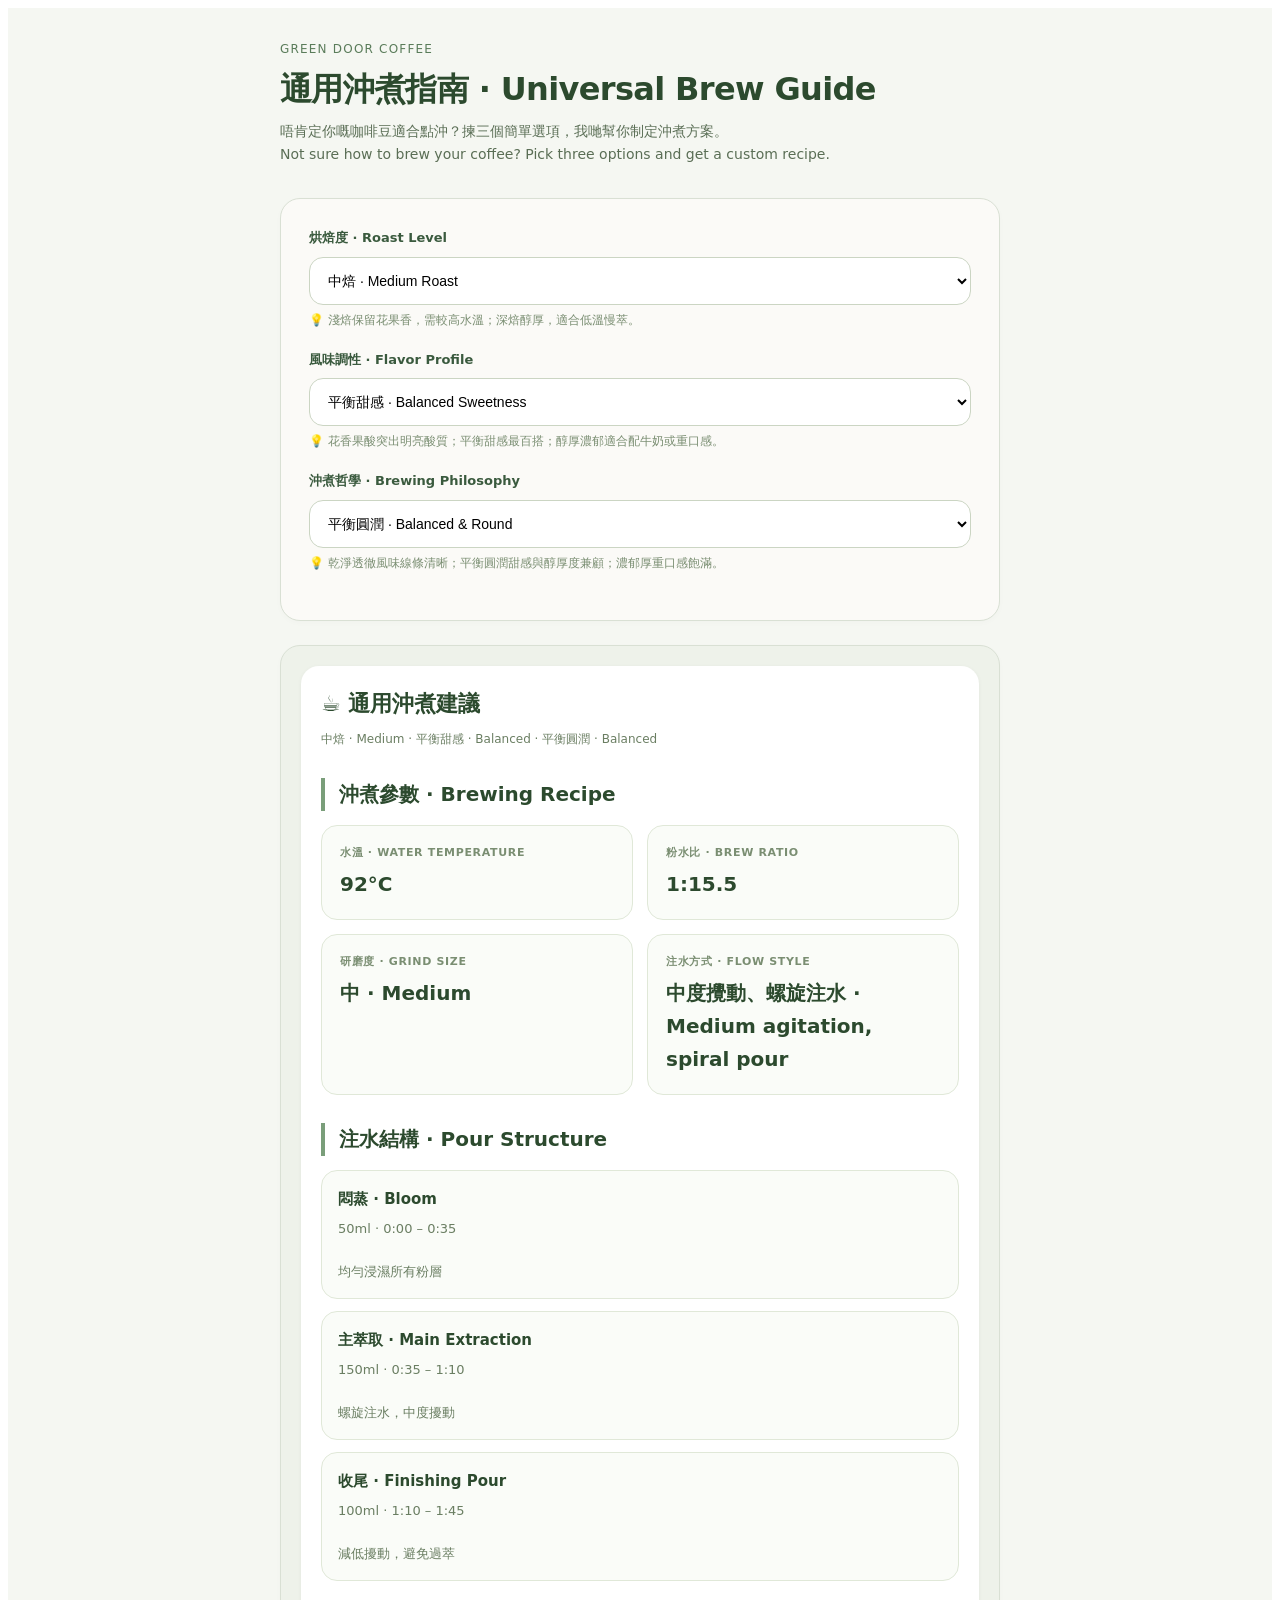
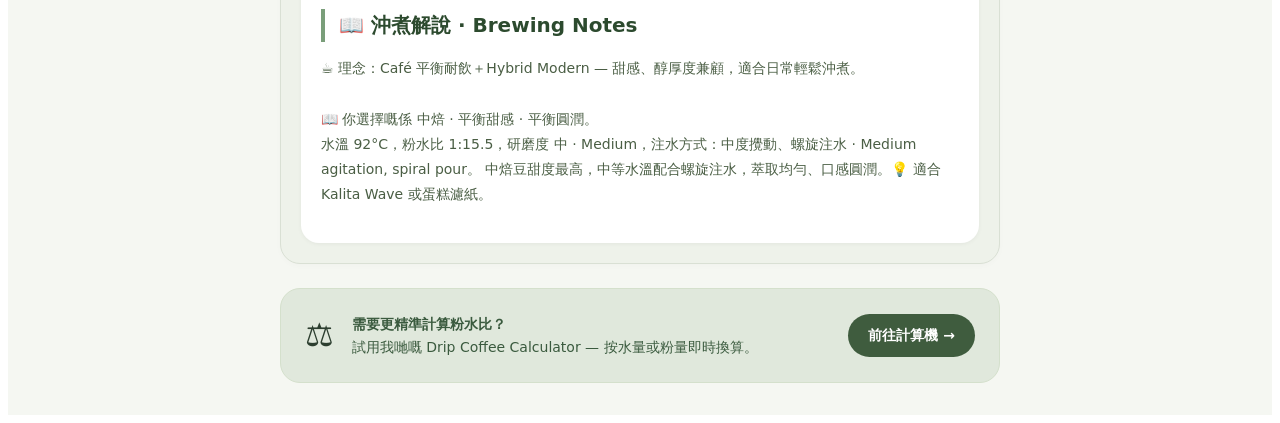
==== index.html @ c9689489 "Add files via upload" ====
<!DOCTYPE html>
<html lang="zh-HK">
<head>
  <meta charset="UTF-8">
  <meta name="viewport" content="width=device-width, initial-scale=1.0">
  <title>Green Door Coffee · 通用沖煮指南</title>
  <link rel="stylesheet" href="css/style.css">
</head>
<body>

<div class="gdc-universal-app">

  <div class="container">

    <!-- HERO -->
    <header class="hero">
      <p class="eyebrow">Green Door Coffee</p>
      <h1>通用沖煮指南 · Universal Brew Guide</h1>
      <p class="hero-text">
        唔肯定你嘅咖啡豆適合點沖？揀三個簡單選項，我哋幫你制定沖煮方案。<br>
        Not sure how to brew your coffee? Pick three options and get a custom recipe.
      </p>
    </header>

    <!-- FORM（3 個 select） -->
    <section class="card">

      <!-- 烘焙度 -->
      <div class="field">
        <label>烘焙度 · Roast Level</label>
        <select id="roastSelect">
          <option value="light">淺焙 · Light Roast</option>
          <option value="medium" selected>中焙 · Medium Roast</option>
          <option value="dark">深焙 · Dark Roast</option>
        </select>
        <p class="field-hint">
          💡 淺焙保留花果香，需較高水溫；深焙醇厚，適合低溫慢萃。
        </p>
      </div>

      <!-- 風味調性 -->
      <div class="field">
        <label>風味調性 · Flavor Profile</label>
        <select id="flavorSelect">
          <option value="floral">花香果酸 · Floral / Fruity</option>
          <option value="balanced" selected>平衡甜感 · Balanced Sweetness</option>
          <option value="rich">醇厚濃郁 · Rich / Chocolatey</option>
        </select>
        <p class="field-hint">
          💡 花香果酸突出明亮酸質；平衡甜感最百搭；醇厚濃郁適合配牛奶或重口感。
        </p>
      </div>

      <!-- 沖煮哲學 -->
      <div class="field">
        <label>沖煮哲學 · Brewing Philosophy</label>
        <select id="philosophySelect">
          <option value="clean">乾淨透徹 · Clean & Tea-like</option>
          <option value="balanced" selected>平衡圓潤 · Balanced & Round</option>
          <option value="heavy">濃郁厚重 · Heavy & Syrupy</option>
        </select>
        <p class="field-hint">
          💡 乾淨透徹風味線條清晰；平衡圓潤甜感與醇厚度兼顧；濃郁厚重口感飽滿。
        </p>
      </div>

    </section>

    <!-- RESULT -->
    <section class="result-card">
      <div id="resultPlaceholder" class="placeholder">
        選擇上面嘅選項，就會自動生成沖煮建議。<br>
        Select options above to generate a brewing recipe.
      </div>
      <div id="result" aria-live="polite"></div>
    </section>

    <!-- CTA 底部（通用版專用） -->
    <div class="cta-banner" style="margin-top: 16px; background: #e0e8dc;">
      <div class="cta-content">
        <span class="cta-icon">⚖️</span>
        <div class="cta-text">
          <strong>需要更精準計算粉水比？</strong><br>
          試用我哋嘅 Drip Coffee Calculator — 按水量或粉量即時換算。
        </div>
        <a href="https://greendoorcoffee.com/drip-coffee-calculator/" class="cta-button" target="_blank" rel="noopener noreferrer">
          前往計算機 →
        </a>
      </div>
    </div>

  </div>

</div>

<script src="js/universal.js"></script>

</body>
</html>
---- css/style.css ----
/* ========================================
   Green Door Coffee
   Brewing Philosophy · 主樣式（含自家精選與通用版）
   ======================================== */

/* 基礎重置 */
.gdc-brew-app,
.gdc-universal-app,
.gdc-brew-app *,
.gdc-universal-app * {
  margin: 0;
  padding: 0;
  box-sizing: border-box;
}

/* 根樣式（共用） */
.gdc-brew-app,
.gdc-universal-app {
  width: 100%;
  color: #2c3e2f;
  font-family: system-ui, -apple-system, 'Segoe UI', 'Helvetica Neue', sans-serif;
  line-height: 1.65;
  padding: 32px 20px;
  background: #f5f7f2;
}

.gdc-brew-app .container,
.gdc-universal-app .container {
  max-width: 720px;
  margin: auto;
}

/* HERO */
.gdc-brew-app .hero,
.gdc-universal-app .hero {
  margin-bottom: 32px;
}

.gdc-brew-app .eyebrow,
.gdc-universal-app .eyebrow {
  font-size: 12px;
  text-transform: uppercase;
  letter-spacing: 0.1em;
  color: #5a7c5a;
  margin-bottom: 10px;
}

.gdc-brew-app .hero h1,
.gdc-universal-app .hero h1 {
  font-size: 32px;
  line-height: 1.2;
  margin-bottom: 12px;
  font-weight: 600;
  letter-spacing: -0.02em;
  color: #2c4a2e;
}

.gdc-brew-app .hero-text,
.gdc-universal-app .hero-text {
  color: #5a6e55;
  max-width: 600px;
  font-size: 14px;
}

/* 卡片外框 */
.gdc-brew-app .card,
.gdc-brew-app .result-card,
.gdc-universal-app .card,
.gdc-universal-app .result-card {
  background: #fbfaf7;
  border: 1px solid #d9e0d4;
  border-radius: 20px;
  padding: 28px;
  margin-bottom: 24px;
  box-shadow: 0 2px 6px rgba(0, 0, 0, 0.02);
}

/* 表單欄位 */
.gdc-brew-app .field,
.gdc-universal-app .field {
  margin-bottom: 20px;
}

.gdc-brew-app label,
.gdc-universal-app label {
  display: block;
  margin-bottom: 8px;
  font-size: 13px;
  font-weight: 600;
  color: #3a5a3e;
}

/* hint 文字 */
.gdc-universal-app .field-hint {
  font-size: 12px;
  color: #7a8e72;
  margin-top: 6px;
  line-height: 1.5;
}

/* select 與按鈕 */
.gdc-brew-app select,
.gdc-universal-app select,
.gdc-brew-app button {
  width: 100%;
  padding: 14px;
  border-radius: 14px;
  border: 1px solid #cbd5c3;
  background: white;
  font-size: 14px;
  outline: none;
  transition: 0.2s;
}

.gdc-brew-app select:focus,
.gdc-universal-app select:focus {
  border-color: #5a8c5e;
  box-shadow: 0 0 0 3px rgba(90, 140, 94, 0.15);
}

/* 自家精選按鈕（如保留） */
.gdc-brew-app button {
  background: #3f5c3e;
  color: white;
  font-weight: 600;
  cursor: pointer;
  border: none;
  margin-top: 8px;
}
.gdc-brew-app button:hover {
  background: #2c4a2e;
}

/* 結果區外框灰、內文白（通用版與自家版） */
.gdc-universal-app .result-card,
.gdc-brew-app .result-card {
  background: #eef2ea;  /* 外灰 */
  padding: 20px;
}

.gdc-universal-app #result,
.gdc-brew-app #result {
  background: #ffffff;  /* 內白 */
  border-radius: 18px;
  padding: 20px 20px 8px 20px;
  box-shadow: 0 1px 4px rgba(0, 0, 0, 0.05);
}

/* 結果區內部元件 */
.gdc-universal-app .result-section,
.gdc-brew-app .result-section {
  margin-bottom: 28px;
}

.gdc-universal-app .section-title,
.gdc-brew-app .section-title {
  font-size: 20px;
  margin-bottom: 14px;
  font-weight: 600;
  color: #2c4a2e;
  border-left: 4px solid #7a9e7a;
  padding-left: 14px;
}

.gdc-universal-app .coffee-name,
.gdc-brew-app .coffee-name {
  font-size: 22px;
  font-weight: 600;
  margin-bottom: 8px;
  color: #2c4a2e;
}

.gdc-universal-app .coffee-meta,
.gdc-brew-app .coffee-meta {
  color: #6a7e62;
  font-size: 12px;
}

/* 標籤 */
.gdc-universal-app .tag-list,
.gdc-brew-app .tag-list {
  display: flex;
  flex-wrap: wrap;
  gap: 8px;
  margin-top: 14px;
}
.gdc-universal-app .tag,
.gdc-brew-app .tag {
  background: #edf3e8;
  border: 1px solid #d4e0cc;
  padding: 6px 12px;
  border-radius: 40px;
  font-size: 12px;
  color: #3a5a3e;
}

/* 參數格網 */
.gdc-universal-app .recipe-grid,
.gdc-brew-app .recipe-grid {
  display: grid;
  grid-template-columns: 1fr 1fr;
  gap: 14px;
}
.gdc-universal-app .recipe-item,
.gdc-brew-app .recipe-item {
  background: #fafcf8;
  border: 1px solid #e0e8d8;
  border-radius: 16px;
  padding: 18px;
}
.gdc-universal-app .recipe-item h3,
.gdc-brew-app .recipe-item h3 {
  font-size: 11px;
  text-transform: uppercase;
  letter-spacing: 0.06em;
  color: #7a8e72;
  margin-bottom: 6px;
}
.gdc-universal-app .recipe-item p,
.gdc-brew-app .recipe-item p {
  font-size: 20px;
  font-weight: 600;
  color: #2c4a2e;
}

/* 注水步驟 */
.gdc-universal-app .pour-step,
.gdc-brew-app .pour-step {
  background: #fafcf8;
  border: 1px solid #e0e8d8;
  border-radius: 16px;
  padding: 16px;
  margin-bottom: 12px;
}
.gdc-universal-app .pour-title,
.gdc-brew-app .pour-title {
  font-weight: 600;
  margin-bottom: 6px;
  font-size: 15px;
  color: #2c4a2e;
}
.gdc-universal-app .pour-detail,
.gdc-brew-app .pour-detail {
  color: #6a7e62;
  font-size: 13px;
}

/* 解說區 */
.gdc-universal-app .analysis,
.gdc-brew-app .analysis {
  line-height: 1.8;
  color: #4a5e44;
  font-size: 14px;
}
.gdc-universal-app .analysis-highlight,
.gdc-brew-app .analysis-highlight {
  background: #edf3e8;
  border-radius: 16px;
  padding: 18px;
  margin-top: 16px;
  border-left: 3px solid #7a9e7a;
}

/* CTA 區塊 */
.gdc-universal-app .cta-banner,
.gdc-brew-app .cta-banner {
  background: #e8efe2;
  border-radius: 20px;
  padding: 20px 24px;
  margin-top: 28px;
  border: 1px solid #d4e0cc;
}
.gdc-universal-app .cta-content,
.gdc-brew-app .cta-content {
  display: flex;
  align-items: center;
  gap: 18px;
  flex-wrap: wrap;
}
.gdc-universal-app .cta-icon {
  font-size: 32px;
}
.gdc-universal-app .cta-text {
  flex: 1;
  font-size: 14px;
  color: #3a5a3e;
}
.gdc-universal-app .cta-button {
  background: #3f5c3e;
  color: white;
  padding: 10px 20px;
  border-radius: 40px;
  text-decoration: none;
  font-weight: 600;
  font-size: 14px;
  transition: 0.2s;
  display: inline-block;
}
.gdc-universal-app .cta-button:hover {
  background: #2c4a2e;
  color: white;
}

/* 響應式 */
@media (max-width: 640px) {
  .gdc-brew-app, .gdc-universal-app {
    padding: 20px 16px;
  }
  .gdc-brew-app .hero h1, .gdc-universal-app .hero h1 {
    font-size: 28px;
  }
  .gdc-brew-app .card, .gdc-brew-app .result-card,
  .gdc-universal-app .card, .gdc-universal-app .result-card {
    padding: 20px;
  }
  .gdc-universal-app .recipe-grid,
  .gdc-brew-app .recipe-grid {
    grid-template-columns: 1fr;
  }
  .gdc-universal-app .cta-content {
    flex-direction: column;
    text-align: center;
  }
  .gdc-universal-app .cta-button {
    width: 100%;
    text-align: center;
  }
}
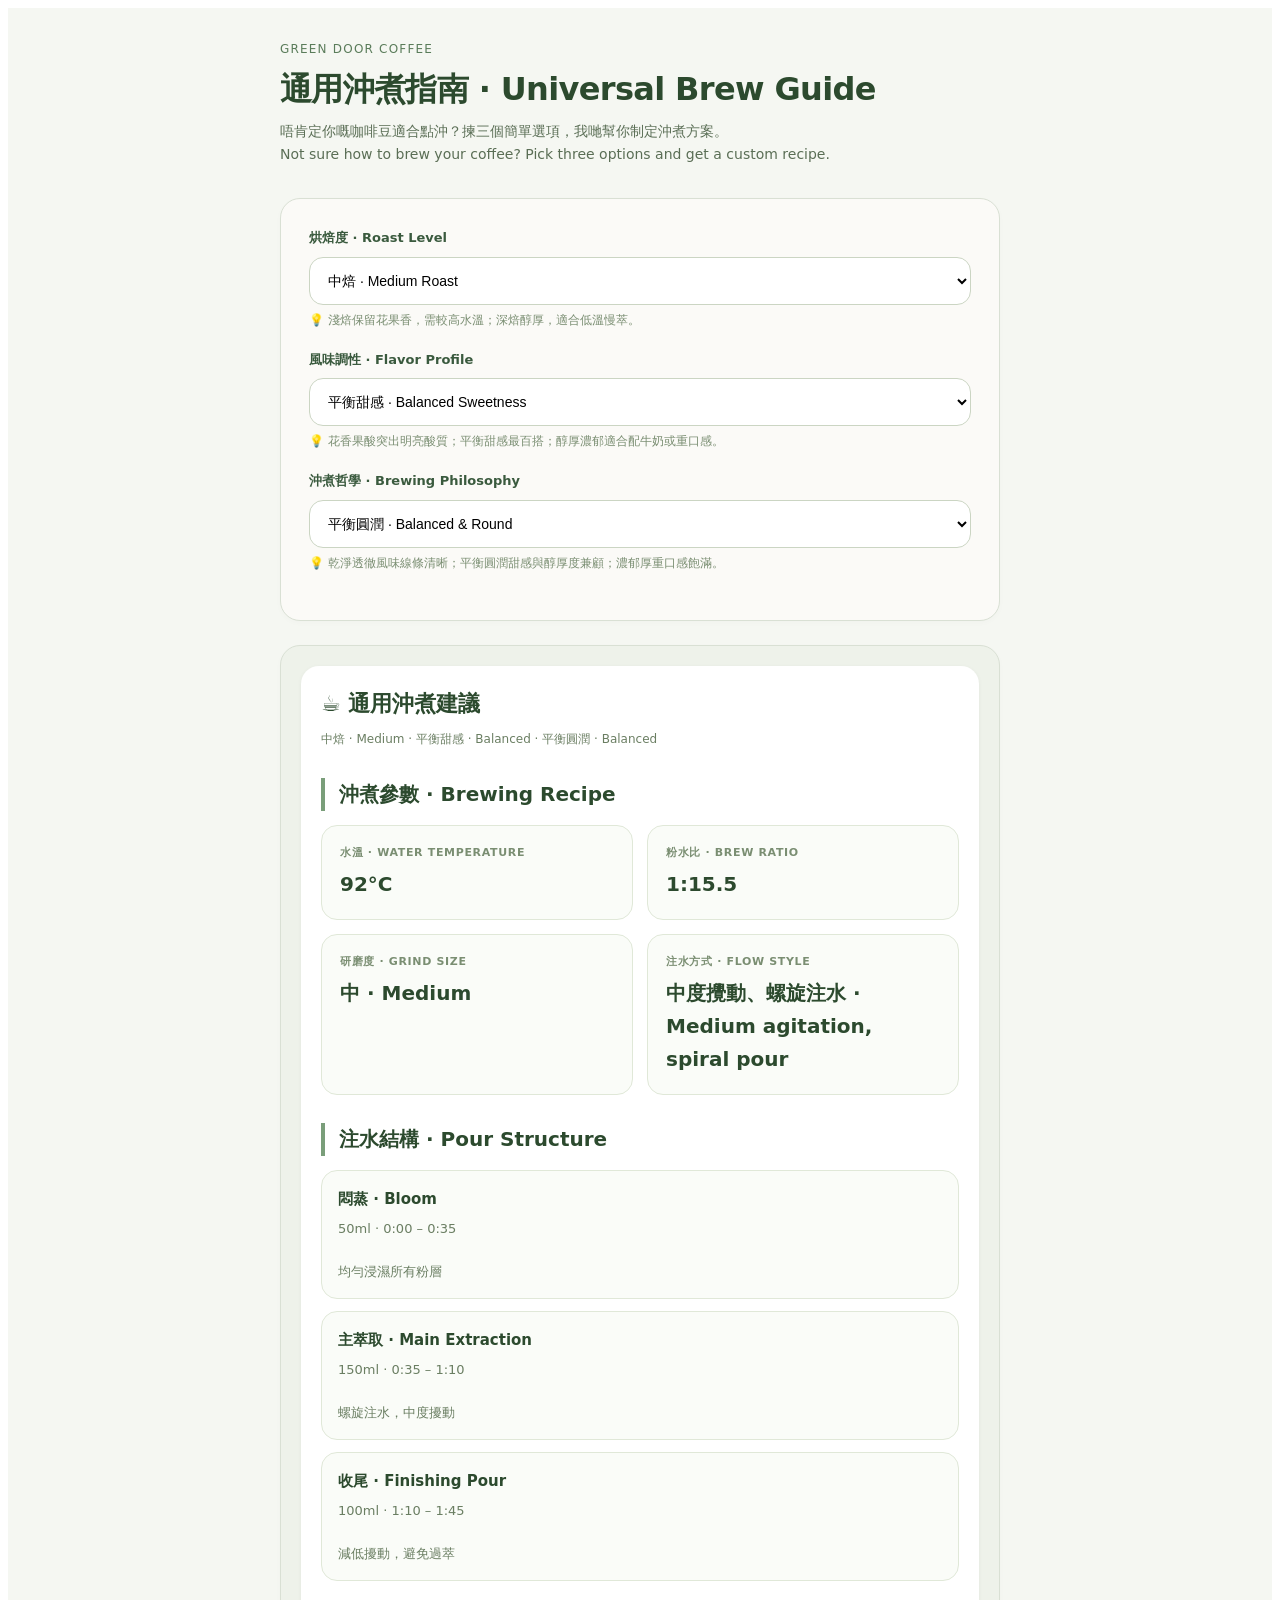
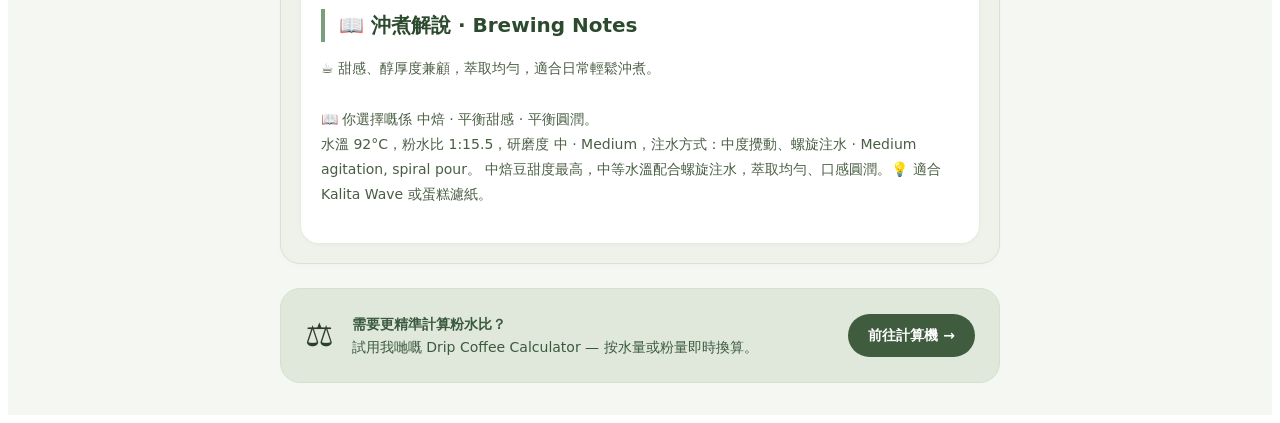
==== commit 7b1b022a: "Add files via upload" ====
--- a/index.html
+++ b/index.html
@@ -54,11 +54,12 @@
       <!-- 沖煮哲學 -->
       <div class="field">
         <label>沖煮哲學 · Brewing Philosophy</label>
-        <select id="philosophySelect">
-          <option value="clean">乾淨透徹 · Clean & Tea-like</option>
-          <option value="balanced" selected>平衡圓潤 · Balanced & Round</option>
-          <option value="heavy">濃郁厚重 · Heavy & Syrupy</option>
-        </select>
+          <select id="philosophySelect">
+            <option value="clean">乾淨透徹 · Clean & Tea-like</option>
+            <option value="balanced" selected>平衡圓潤 · Balanced & Round</option>
+            <option value="heavy">濃郁厚重 · Heavy & Syrupy</option>
+            <option value="clarity-sweet">清澈甜感 · Clean & Sweet (Bypass)</option>
+          </select>
         <p class="field-hint">
           💡 乾淨透徹風味線條清晰；平衡圓潤甜感與醇厚度兼顧；濃郁厚重口感飽滿。
         </p>
